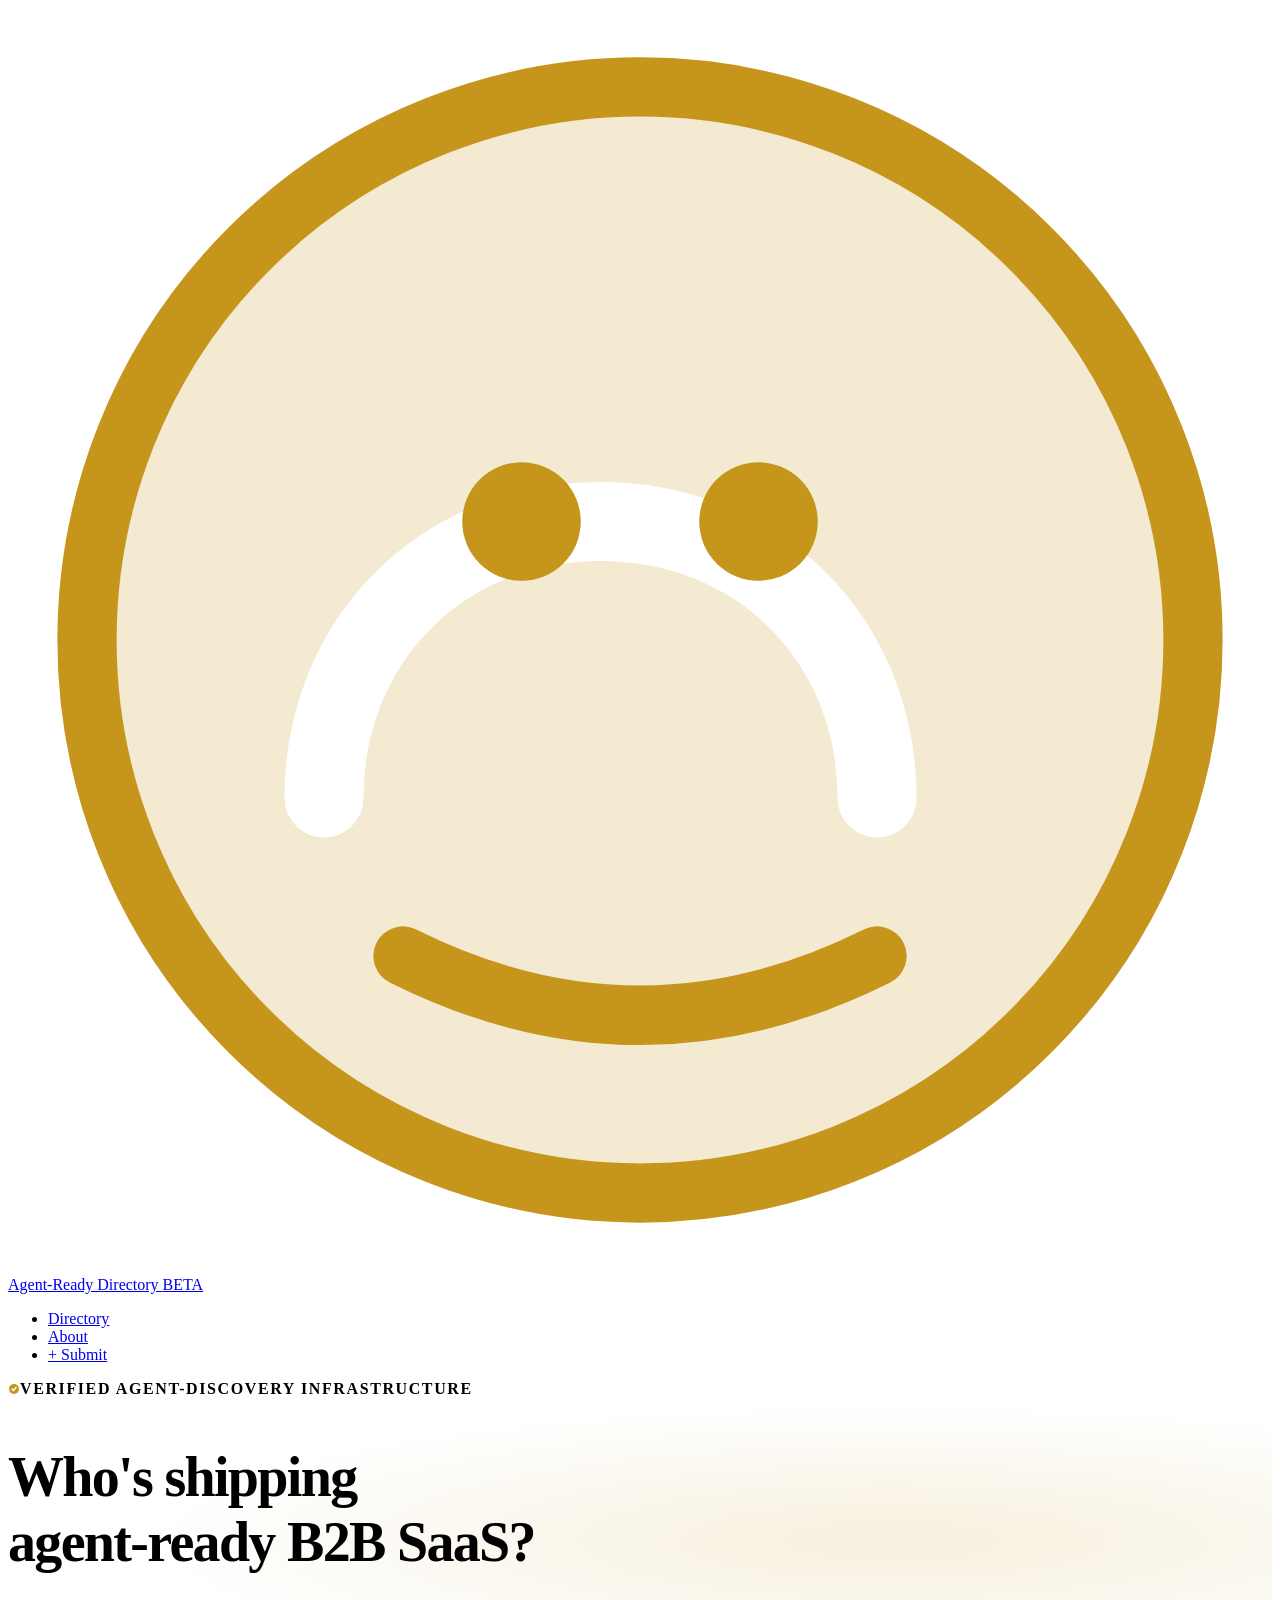
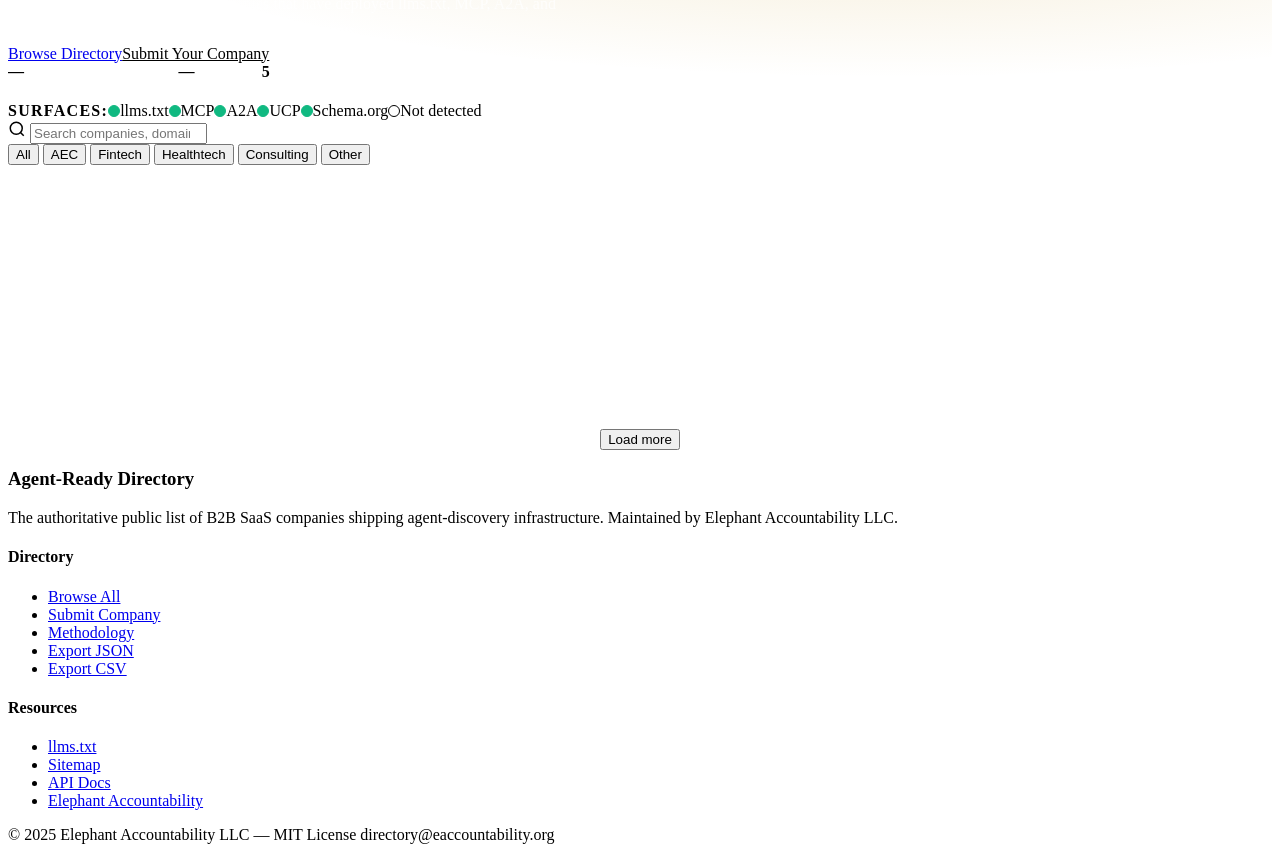
==== app/static/index.html @ 39c2c1ad "Initial commit: Agent-Ready Directory Public registry of B2B SaaS companies that have shipped agent-" ====
<!DOCTYPE html>
<html lang="en">
<head>
  <meta charset="UTF-8" />
  <meta name="viewport" content="width=device-width, initial-scale=1.0" />
  <title>Agent-Ready Directory — Who's Shipping Agent-Discovery Infrastructure?</title>
  <meta name="description" content="The authoritative public directory of B2B SaaS companies that have deployed agent-discovery infrastructure: llms.txt, MCP, A2A, UCP, and Schema.org." />
  <link rel="canonical" href="https://directory.eaccountability.org/" />
  <link rel="stylesheet" href="/static/shared.css" />
  <style>
    /* Hero */
    .hero {
      background: linear-gradient(135deg, var(--navy-dark) 0%, var(--navy) 60%, var(--navy-light) 100%);
      color: var(--white);
      padding: var(--space-20) 0 var(--space-16);
      position: relative;
      overflow: hidden;
    }

    .hero::before {
      content: '';
      position: absolute;
      inset: 0;
      background: radial-gradient(ellipse at 70% 50%, rgba(197,150,27,0.15) 0%, transparent 60%);
      pointer-events: none;
    }

    .hero-inner {
      position: relative;
      z-index: 1;
    }

    .hero-eyebrow {
      display: inline-flex;
      align-items: center;
      gap: var(--space-2);
      font-size: var(--text-xs);
      font-weight: 600;
      letter-spacing: 0.1em;
      text-transform: uppercase;
      color: var(--gold);
      margin-bottom: var(--space-5);
    }

    .hero h1 {
      font-size: clamp(2rem, 5vw, 3.5rem);
      font-weight: 700;
      line-height: 1.15;
      letter-spacing: -0.03em;
      margin-bottom: var(--space-5);
      max-width: 760px;
    }

    .hero h1 em {
      font-style: normal;
      color: var(--gold);
    }

    .hero-sub {
      font-size: var(--text-lg);
      color: rgba(255,255,255,0.75);
      max-width: 580px;
      line-height: 1.7;
      margin-bottom: var(--space-8);
    }

    .hero-actions {
      display: flex;
      flex-wrap: wrap;
      gap: var(--space-3);
    }

    .hero-stats {
      display: flex;
      flex-wrap: wrap;
      gap: var(--space-8);
      margin-top: var(--space-12);
      padding-top: var(--space-8);
      border-top: 1px solid rgba(255,255,255,0.15);
    }

    .stat-item { text-align: left; }
    .stat-value {
      font-size: var(--text-3xl);
      font-weight: 700;
      color: var(--gold);
      letter-spacing: -0.02em;
      line-height: 1;
    }
    .stat-label {
      font-size: var(--text-xs);
      color: rgba(255,255,255,0.6);
      text-transform: uppercase;
      letter-spacing: 0.08em;
      margin-top: 4px;
    }

    /* Surface legend */
    .surface-legend {
      background: var(--white);
      border-bottom: 1px solid var(--color-border);
      padding: var(--space-4) 0;
    }

    .legend-inner {
      display: flex;
      align-items: center;
      gap: var(--space-6);
      flex-wrap: wrap;
    }

    .legend-label {
      font-size: var(--text-xs);
      font-weight: 600;
      text-transform: uppercase;
      letter-spacing: 0.08em;
      color: var(--color-text-muted);
    }

    .legend-item {
      display: flex;
      align-items: center;
      gap: var(--space-2);
      font-size: var(--text-xs);
      font-weight: 500;
      color: var(--color-text-muted);
    }

    .legend-dot {
      width: 10px; height: 10px;
      border-radius: 50%;
      border: 1.5px solid;
    }
    .legend-dot-green { background: #10b981; border-color: #10b981; }
    .legend-dot-gray  { background: var(--gray-200); border-color: var(--gray-400); }

    /* Search + filter section */
    .search-section {
      padding: var(--space-8) 0;
      background: var(--color-bg);
      border-bottom: 1px solid var(--color-border);
      position: sticky;
      top: 57px;
      z-index: 50;
      backdrop-filter: blur(8px);
    }

    .search-row {
      display: flex;
      align-items: center;
      gap: var(--space-4);
      flex-wrap: wrap;
    }

    .search-wrap { flex: 1; min-width: 220px; }

    .results-count {
      font-size: var(--text-sm);
      color: var(--color-text-muted);
      white-space: nowrap;
    }

    /* Company card */
    .company-card {
      background: var(--white);
      border: 1px solid var(--color-border);
      border-radius: var(--radius-lg);
      padding: var(--space-5);
      transition: box-shadow var(--transition), transform var(--transition), border-color var(--transition);
      text-decoration: none;
      color: inherit;
      display: flex;
      flex-direction: column;
      gap: var(--space-4);
    }

    .company-card:hover {
      box-shadow: var(--shadow-md);
      transform: translateY(-2px);
      border-color: var(--navy);
      text-decoration: none;
    }

    .card-top {
      display: flex;
      align-items: flex-start;
      gap: var(--space-3);
    }

    .company-logo {
      width: 44px; height: 44px;
      border-radius: var(--radius-md);
      background: var(--color-bg);
      border: 1px solid var(--color-border);
      display: flex;
      align-items: center;
      justify-content: center;
      font-weight: 700;
      font-size: var(--text-lg);
      color: var(--navy);
      flex-shrink: 0;
      overflow: hidden;
    }

    .company-logo img { width: 100%; height: 100%; object-fit: contain; }

    .card-info { flex: 1; min-width: 0; }

    .card-name {
      font-size: var(--text-base);
      font-weight: 600;
      color: var(--navy);
      margin-bottom: var(--space-1);
      white-space: nowrap;
      overflow: hidden;
      text-overflow: ellipsis;
    }

    .card-domain {
      font-size: var(--text-xs);
      color: var(--color-text-muted);
    }

    .card-description {
      font-size: var(--text-sm);
      color: var(--color-text-muted);
      line-height: 1.6;
      display: -webkit-box;
      -webkit-line-clamp: 2;
      -webkit-box-orient: vertical;
      overflow: hidden;
    }

    .elephant-badge {
      display: inline-flex;
      align-items: center;
      gap: 4px;
      font-size: 10px;
      font-weight: 700;
      text-transform: uppercase;
      letter-spacing: 0.06em;
      color: var(--gold);
      background: rgba(197,150,27,0.1);
      border: 1px solid rgba(197,150,27,0.3);
      border-radius: var(--radius-full);
      padding: 2px 8px;
    }

    /* Empty state */
    .empty-state {
      text-align: center;
      padding: var(--space-20) 0;
      color: var(--color-text-muted);
    }

    .empty-state svg {
      margin: 0 auto var(--space-4);
      opacity: 0.3;
    }

    .empty-state h3 {
      font-size: var(--text-xl);
      font-weight: 600;
      color: var(--color-text);
      margin-bottom: var(--space-2);
    }

    /* Load more */
    .load-more-wrap { text-align: center; margin-top: var(--space-8); }

    /* Skeleton */
    .skeleton-card {
      background: var(--white);
      border: 1px solid var(--color-border);
      border-radius: var(--radius-lg);
      padding: var(--space-5);
    }
    .skeleton-line {
      height: 14px;
      border-radius: var(--radius-sm);
      margin-bottom: var(--space-3);
    }
  </style>
</head>
<body>

<!-- Navigation -->
<nav class="nav">
  <div class="container nav-inner">
    <a href="/" class="nav-logo">
      <!-- Elephant SVG logo -->
      <svg viewBox="0 0 32 32" fill="none" aria-label="Agent-Ready Directory">
        <circle cx="16" cy="16" r="14" fill="rgba(197,150,27,0.2)" stroke="#C5961B" stroke-width="1.5"/>
        <path d="M8 20c0-4 3-7 7-7s7 3 7 7" stroke="#fff" stroke-width="2" stroke-linecap="round"/>
        <circle cx="13" cy="13" r="1.5" fill="#C5961B"/>
        <circle cx="19" cy="13" r="1.5" fill="#C5961B"/>
        <path d="M10 24 Q16 27 22 24" stroke="#C5961B" stroke-width="1.5" fill="none" stroke-linecap="round"/>
      </svg>
      Agent-Ready Directory
      <span class="nav-badge">BETA</span>
    </a>
    <ul class="nav-links">
      <li><a href="/" class="active">Directory</a></li>
      <li><a href="/about">About</a></li>
      <li><a href="/submit" class="nav-submit-btn">+ Submit</a></li>
    </ul>
  </div>
</nav>

<!-- Hero -->
<section class="hero">
  <div class="container hero-inner">
    <div class="hero-eyebrow">
      <svg width="12" height="12" viewBox="0 0 12 12" fill="none">
        <circle cx="6" cy="6" r="5" fill="#C5961B"/>
        <path d="M4 6l1.5 1.5L8 4.5" stroke="#fff" stroke-width="1.5" stroke-linecap="round" stroke-linejoin="round"/>
      </svg>
      Verified Agent-Discovery Infrastructure
    </div>
    <h1>Who's shipping<br/><em>agent-ready</em> B2B SaaS?</h1>
    <p class="hero-sub">
      The authoritative directory of companies that have deployed llms.txt, MCP,
      A2A, and UCP — making themselves discoverable by AI agents.
    </p>
    <div class="hero-actions">
      <a href="#directory" class="btn btn-gold btn-lg">Browse Directory</a>
      <a href="/submit" class="btn btn-outline" style="color:var(--white);border-color:rgba(255,255,255,0.4);">
        Submit Your Company
      </a>
    </div>
    <div class="hero-stats" id="hero-stats">
      <div class="stat-item">
        <div class="stat-value" id="stat-total">—</div>
        <div class="stat-label">Companies Listed</div>
      </div>
      <div class="stat-item">
        <div class="stat-value" id="stat-verified">—</div>
        <div class="stat-label">Verified</div>
      </div>
      <div class="stat-item">
        <div class="stat-value" id="stat-surfaces">5</div>
        <div class="stat-label">Surfaces Tracked</div>
      </div>
    </div>
  </div>
</section>

<!-- Surface legend bar -->
<div class="surface-legend">
  <div class="container legend-inner">
    <span class="legend-label">Surfaces:</span>
    <span class="legend-item"><span class="legend-dot legend-dot-green"></span>llms.txt</span>
    <span class="legend-item"><span class="legend-dot legend-dot-green"></span>MCP</span>
    <span class="legend-item"><span class="legend-dot legend-dot-green"></span>A2A</span>
    <span class="legend-item"><span class="legend-dot legend-dot-green"></span>UCP</span>
    <span class="legend-item"><span class="legend-dot legend-dot-green"></span>Schema.org</span>
    <span class="legend-item"><span class="legend-dot legend-dot-gray"></span>Not detected</span>
  </div>
</div>

<!-- Search + Filter -->
<div class="search-section" id="directory">
  <div class="container">
    <div class="search-row">
      <div class="search-wrap">
        <svg class="search-icon" width="18" height="18" viewBox="0 0 24 24" fill="none" stroke="currentColor" stroke-width="2">
          <circle cx="11" cy="11" r="8"/><path d="m21 21-4.35-4.35"/>
        </svg>
        <input
          type="search"
          id="search-input"
          class="search-input"
          placeholder="Search companies, domains…"
          autocomplete="off"
        />
      </div>
      <span class="results-count" id="results-count"></span>
    </div>
    <div class="filter-chips mt-4" id="filter-chips">
      <button class="filter-chip active" data-cat="">All</button>
      <button class="filter-chip" data-cat="aec">AEC</button>
      <button class="filter-chip" data-cat="fintech">Fintech</button>
      <button class="filter-chip" data-cat="healthtech">Healthtech</button>
      <button class="filter-chip" data-cat="consulting">Consulting</button>
      <button class="filter-chip" data-cat="other">Other</button>
    </div>
  </div>
</div>

<!-- Directory grid -->
<main class="section">
  <div class="container">
    <div class="company-grid" id="company-grid">
      <!-- Skeleton placeholders -->
      <div class="skeleton-card"><div class="skeleton skeleton-line" style="width:60%"></div><div class="skeleton skeleton-line" style="width:40%"></div><div class="skeleton skeleton-line" style="width:100%;height:60px"></div></div>
      <div class="skeleton-card"><div class="skeleton skeleton-line" style="width:60%"></div><div class="skeleton skeleton-line" style="width:40%"></div><div class="skeleton skeleton-line" style="width:100%;height:60px"></div></div>
      <div class="skeleton-card"><div class="skeleton skeleton-line" style="width:60%"></div><div class="skeleton skeleton-line" style="width:40%"></div><div class="skeleton skeleton-line" style="width:100%;height:60px"></div></div>
    </div>
    <div class="load-more-wrap hidden" id="load-more-wrap">
      <button class="btn btn-outline" id="load-more-btn">Load more</button>
    </div>
  </div>
</main>

<!-- Footer -->
<footer class="footer">
  <div class="container">
    <div class="footer-grid">
      <div class="footer-brand">
        <h3>Agent-Ready Directory</h3>
        <p>The authoritative public list of B2B SaaS companies shipping agent-discovery infrastructure. Maintained by Elephant Accountability LLC.</p>
      </div>
      <div class="footer-col">
        <h4>Directory</h4>
        <ul>
          <li><a href="/">Browse All</a></li>
          <li><a href="/submit">Submit Company</a></li>
          <li><a href="/about">Methodology</a></li>
          <li><a href="/api/export.json">Export JSON</a></li>
          <li><a href="/api/export.csv">Export CSV</a></li>
        </ul>
      </div>
      <div class="footer-col">
        <h4>Resources</h4>
        <ul>
          <li><a href="/llms.txt">llms.txt</a></li>
          <li><a href="/sitemap.xml">Sitemap</a></li>
          <li><a href="/api/docs">API Docs</a></li>
          <li><a href="https://eaccountability.org" target="_blank" rel="noopener">Elephant Accountability</a></li>
        </ul>
      </div>
    </div>
    <div class="footer-bottom">
      <span>© 2025 Elephant Accountability LLC — MIT License</span>
      <span>directory@eaccountability.org</span>
    </div>
  </div>
</footer>

<script>
  const SURFACES = ['llms_txt', 'mcp', 'a2a', 'ucp', 'schema_org'];
  const SURFACE_LABELS = { llms_txt: 'llms.txt', mcp: 'MCP', a2a: 'A2A', ucp: 'UCP', schema_org: 'Schema' };

  let state = {
    category: '',
    q: '',
    offset: 0,
    limit: 20,
    total: 0,
    loading: false,
    companies: [],
  };

  async function fetchCompanies(append = false) {
    if (state.loading) return;
    state.loading = true;

    const params = new URLSearchParams({
      limit: state.limit,
      offset: state.offset,
    });
    if (state.category) params.set('category', state.category);
    if (state.q) params.set('q', state.q);

    try {
      const resp = await fetch(`/api/companies?${params}`);
      const data = await resp.json();

      if (!append) state.companies = [];
      state.companies = state.companies.concat(data.companies || []);
      state.total = data.total || 0;

      renderGrid();
      updateStats();
    } catch (err) {
      console.error('Failed to fetch companies:', err);
    } finally {
      state.loading = false;
    }
  }

  function initials(name) {
    return name.split(/\s+/).slice(0, 2).map(w => w[0]).join('').toUpperCase();
  }

  function renderCard(c) {
    const surfaces = c.surfaces || {};
    const badges = SURFACES.map(s => {
      const ok = surfaces[s] === true;
      return `<span class="badge ${ok ? 'badge-verified' : 'badge-unverified'}">${SURFACE_LABELS[s]}</span>`;
    }).join('');

    const elephantBadge = c.elephant_verified
      ? `<span class="elephant-badge">★ Elephant Verified</span>`
      : '';

    const logoHtml = c.logo_url
      ? `<img src="${escHtml(c.logo_url)}" alt="${escHtml(c.name)} logo" />`
      : `<span>${initials(c.name)}</span>`;

    return `
      <a href="/company/${escHtml(c.slug)}" class="company-card">
        <div class="card-top">
          <div class="company-logo">${logoHtml}</div>
          <div class="card-info">
            <div class="card-name">${escHtml(c.name)}</div>
            <div class="card-domain">${escHtml(c.domain)}</div>
          </div>
          ${elephantBadge}
        </div>
        ${c.category ? `<span class="category-chip">${escHtml(c.category.toUpperCase())}</span>` : ''}
        ${c.description ? `<p class="card-description">${escHtml(c.description)}</p>` : ''}
        <div class="badges">${badges}</div>
      </a>
    `;
  }

  function escHtml(str) {
    if (!str) return '';
    return String(str).replace(/&/g,'&amp;').replace(/</g,'&lt;').replace(/>/g,'&gt;').replace(/"/g,'&quot;');
  }

  function renderGrid() {
    const grid = document.getElementById('company-grid');
    const loadMoreWrap = document.getElementById('load-more-wrap');
    const count = document.getElementById('results-count');

    if (state.companies.length === 0) {
      grid.innerHTML = `
        <div class="empty-state" style="grid-column:1/-1">
          <svg width="48" height="48" viewBox="0 0 24 24" fill="none" stroke="currentColor" stroke-width="1.5">
            <circle cx="11" cy="11" r="8"/><path d="m21 21-4.35-4.35"/>
          </svg>
          <h3>No companies found</h3>
          <p>Try a different search or category filter.</p>
        </div>
      `;
      loadMoreWrap.classList.add('hidden');
    } else {
      grid.innerHTML = state.companies.map(renderCard).join('');
      const remaining = state.total - state.companies.length;
      if (remaining > 0) {
        loadMoreWrap.classList.remove('hidden');
        document.getElementById('load-more-btn').textContent = `Load ${Math.min(remaining, state.limit)} more`;
      } else {
        loadMoreWrap.classList.add('hidden');
      }
    }

    count.textContent = state.total === 1 ? '1 company' : `${state.total} companies`;
  }

  function updateStats() {
    document.getElementById('stat-total').textContent = state.total;
    // Fetch health for verified count
    fetch('/health').then(r => r.json()).then(h => {
      document.getElementById('stat-verified').textContent = h.counts?.verified ?? '—';
    }).catch(() => {});
  }

  // Search
  let searchTimeout;
  document.getElementById('search-input').addEventListener('input', e => {
    clearTimeout(searchTimeout);
    searchTimeout = setTimeout(() => {
      state.q = e.target.value.trim();
      state.offset = 0;
      fetchCompanies(false);
    }, 300);
  });

  // Filters
  document.querySelectorAll('.filter-chip').forEach(chip => {
    chip.addEventListener('click', () => {
      document.querySelectorAll('.filter-chip').forEach(c => c.classList.remove('active'));
      chip.classList.add('active');
      state.category = chip.dataset.cat;
      state.offset = 0;
      fetchCompanies(false);
    });
  });

  // Load more
  document.getElementById('load-more-btn').addEventListener('click', () => {
    state.offset += state.limit;
    fetchCompanies(true);
  });

  // Initial load
  fetchCompanies(false);
</script>
</body>
</html>
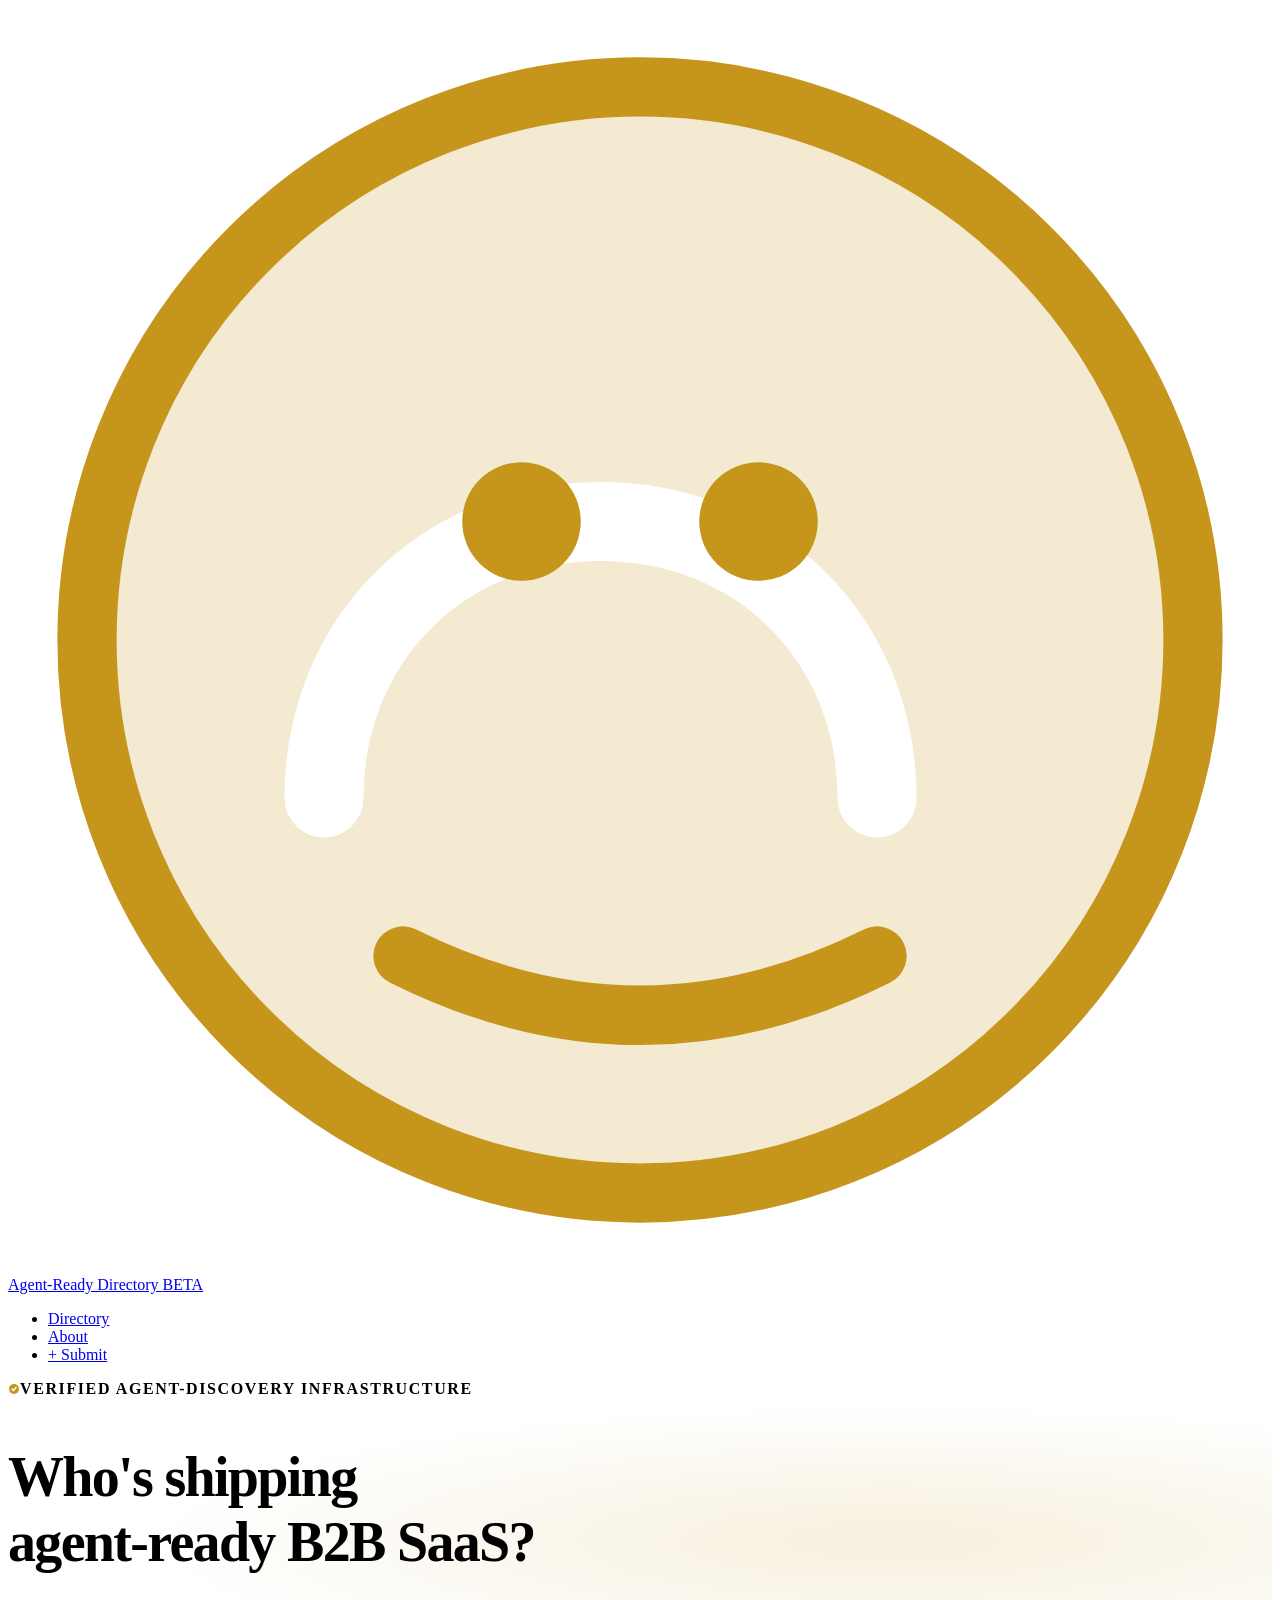
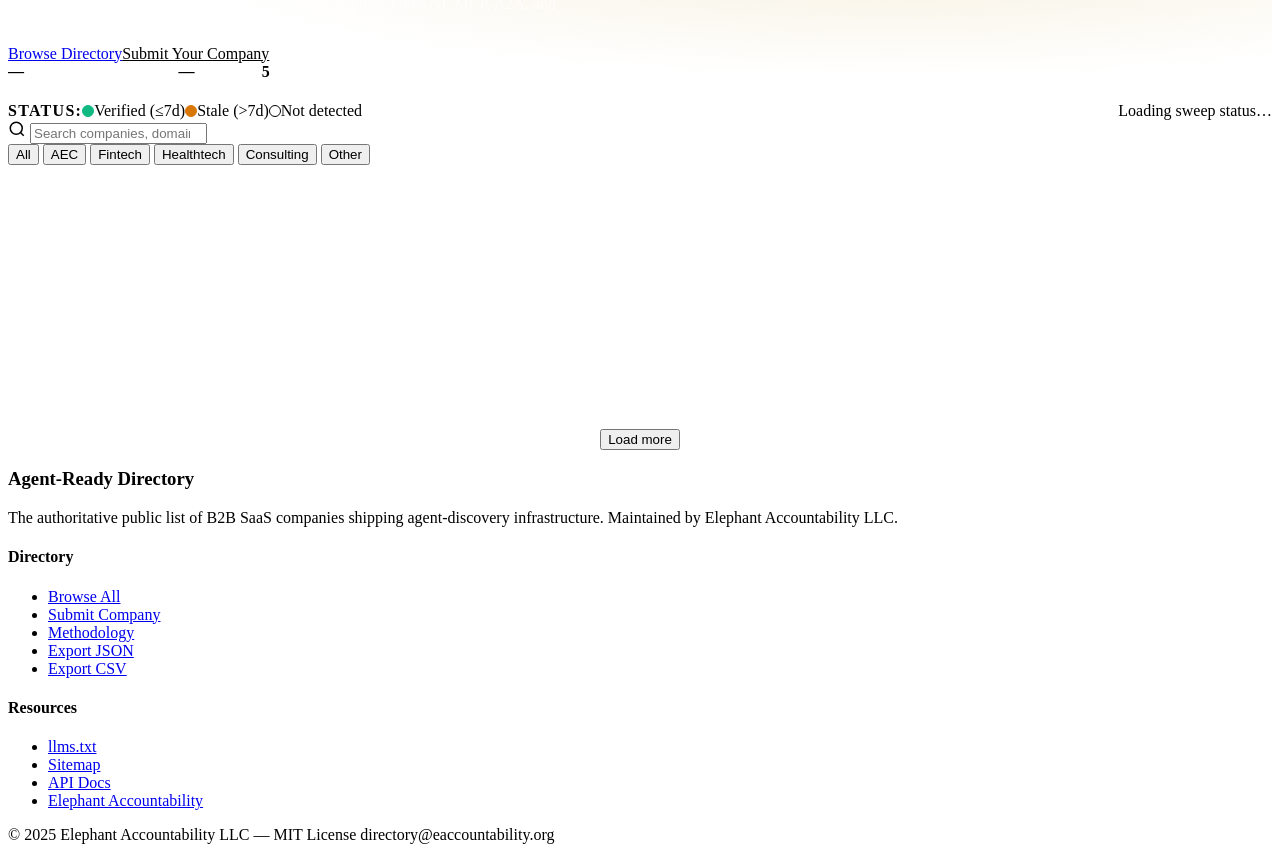
==== commit c1715d5d: "ops(directory): weekly verifier cron + freshness display + truthful badges Closes the "Checks run we" ====
--- a/app/static/index.html
+++ b/app/static/index.html
@@ -348,13 +348,12 @@
 <!-- Surface legend bar -->
 <div class="surface-legend">
   <div class="container legend-inner">
-    <span class="legend-label">Surfaces:</span>
-    <span class="legend-item"><span class="legend-dot legend-dot-green"></span>llms.txt</span>
-    <span class="legend-item"><span class="legend-dot legend-dot-green"></span>MCP</span>
-    <span class="legend-item"><span class="legend-dot legend-dot-green"></span>A2A</span>
-    <span class="legend-item"><span class="legend-dot legend-dot-green"></span>UCP</span>
-    <span class="legend-item"><span class="legend-dot legend-dot-green"></span>Schema.org</span>
+    <span class="legend-label">Status:</span>
+    <span class="legend-item"><span class="legend-dot" style="background:#10b981;border-color:#10b981;"></span>Verified (≤7d)</span>
+    <span class="legend-item"><span class="legend-dot" style="background:#d97706;border-color:#d97706;"></span>Stale (&gt;7d)</span>
     <span class="legend-item"><span class="legend-dot legend-dot-gray"></span>Not detected</span>
+    <span class="legend-item" style="margin-left:auto;color:var(--color-text-muted);"
+          id="legend-sweep">Loading sweep status…</span>
   </div>
 </div>
 
@@ -441,6 +440,28 @@
   const SURFACES = ['llms_txt', 'mcp', 'a2a', 'ucp', 'schema_org'];
   const SURFACE_LABELS = { llms_txt: 'llms.txt', mcp: 'MCP', a2a: 'A2A', ucp: 'UCP', schema_org: 'Schema' };
 
+  // Freshness window. The directory advertises weekly verification; anything
+  // older than this loses its "verified" badge and shows "stale" instead.
+  // Tied to the verify_all_weekly cron (Sun 04:00 UTC) in app/scheduler.py.
+  const STALE_DAYS = 7;
+  const MS_PER_DAY = 86400000;
+
+  function daysSince(iso) {
+    if (!iso) return null;
+    const t = Date.parse(iso);
+    if (isNaN(t)) return null;
+    return Math.floor((Date.now() - t) / MS_PER_DAY);
+  }
+
+  function freshnessLabel(iso) {
+    const d = daysSince(iso);
+    if (d === null) return { text: 'Never verified', cls: 'is-never' };
+    if (d === 0) return { text: 'Verified today', cls: '' };
+    if (d === 1) return { text: 'Verified yesterday', cls: '' };
+    if (d <= STALE_DAYS) return { text: `Verified ${d}d ago`, cls: '' };
+    return { text: `Stale (${d}d ago)`, cls: 'is-stale' };
+  }
+
   let state = {
     category: '',
     q: '',
@@ -485,10 +506,28 @@
 
   function renderCard(c) {
     const surfaces = c.surfaces || {};
+    const days = daysSince(c.last_checked_at);
+    const isFresh = days !== null && days <= STALE_DAYS;
+    const isStale = days !== null && days > STALE_DAYS;
+
     const badges = SURFACES.map(s => {
-      const ok = surfaces[s] === true;
-      return `<span class="badge ${ok ? 'badge-verified' : 'badge-unverified'}">${SURFACE_LABELS[s]}</span>`;
+      const detected = surfaces[s] === true;
+      let cls;
+      if (!detected) {
+        cls = 'badge-unverified';
+      } else if (isFresh) {
+        cls = 'badge-verified';
+      } else if (isStale) {
+        cls = 'badge-stale';
+      } else {
+        // detected=true but never checked (shouldn't happen post-cron) — treat as stale
+        cls = 'badge-stale';
+      }
+      return `<span class="badge ${cls}">${SURFACE_LABELS[s]}</span>`;
     }).join('');
+
+    const fresh = freshnessLabel(c.last_checked_at);
+    const freshnessHtml = `<div class="card-freshness ${fresh.cls}">${escHtml(fresh.text)}</div>`;
 
     const elephantBadge = c.elephant_verified
       ? `<span class="elephant-badge">★ Elephant Verified</span>`
@@ -511,6 +550,7 @@
         ${c.category ? `<span class="category-chip">${escHtml(c.category.toUpperCase())}</span>` : ''}
         ${c.description ? `<p class="card-description">${escHtml(c.description)}</p>` : ''}
         <div class="badges">${badges}</div>
+        ${freshnessHtml}
       </a>
     `;
   }
@@ -552,9 +592,37 @@
 
   function updateStats() {
     document.getElementById('stat-total').textContent = state.total;
-    // Fetch health for verified count
+    // Fetch health for verified count + last sweep timestamp.
+    // The legend bar shows the same sweep info so it's visible even
+    // before /health resolves (just labelled "Loading…" until then).
     fetch('/health').then(r => r.json()).then(h => {
       document.getElementById('stat-verified').textContent = h.counts?.verified ?? '—';
+
+      // Pick the most-honest sweep timestamp:
+      //   1. last_verifier_run_at — set in-memory by the cron (tightest)
+      //   2. oldest_check_at — DB-derived; lower bound on when the last
+      //      full sweep completed. Survives process restarts.
+      // Fall back to last_verification_run (MAX) only if both are absent.
+      const sweepIso = h.last_verifier_run_at
+        || h.oldest_check_at
+        || h.last_verification_run;
+      const legendEl = document.getElementById('legend-sweep');
+      if (legendEl) {
+        const d = daysSince(sweepIso);
+        if (d === null) {
+          legendEl.textContent = 'No verification sweep on record yet';
+          legendEl.style.color = '#92400e';
+        } else if (d === 0) {
+          legendEl.textContent = 'Last weekly sweep: today';
+        } else if (d === 1) {
+          legendEl.textContent = 'Last weekly sweep: yesterday';
+        } else if (d <= STALE_DAYS) {
+          legendEl.textContent = `Last weekly sweep: ${d}d ago`;
+        } else {
+          legendEl.textContent = `Last weekly sweep: ${d}d ago (overdue)`;
+          legendEl.style.color = '#92400e';
+        }
+      }
     }).catch(() => {});
   }
 
